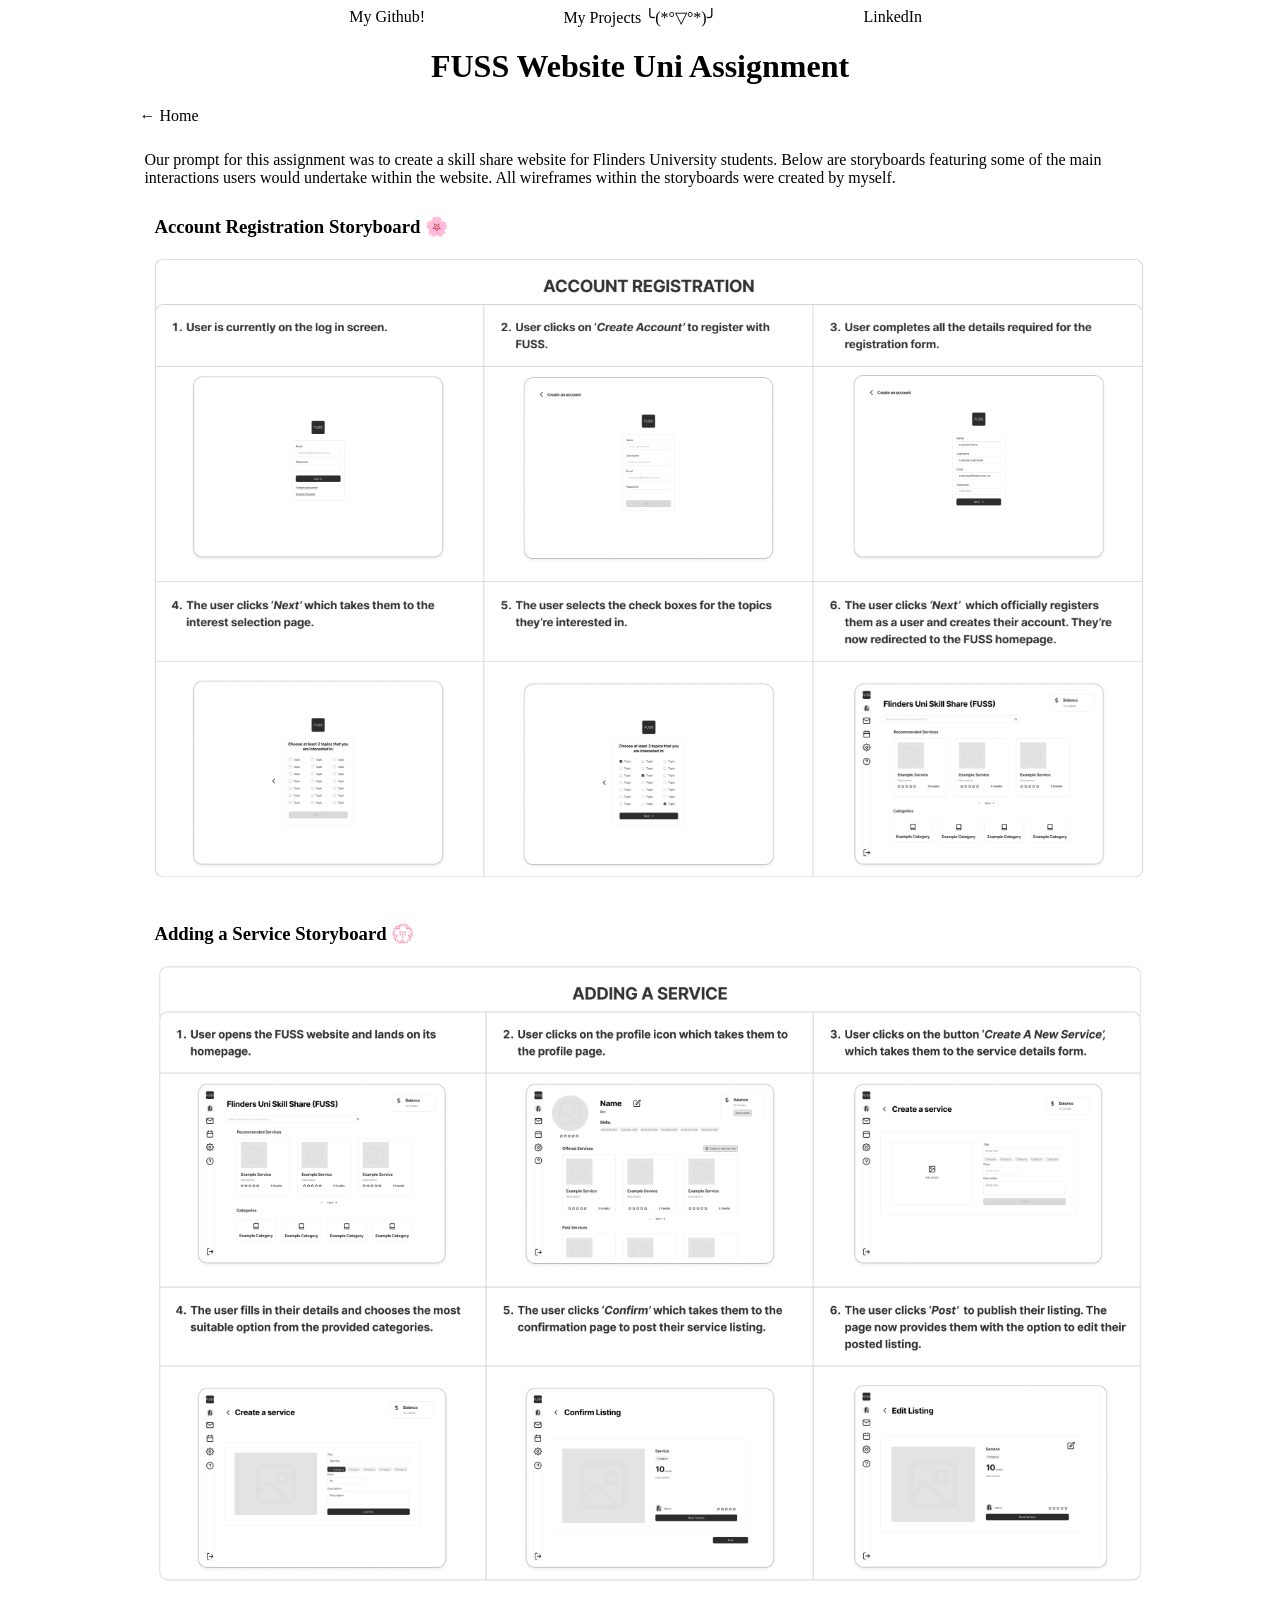
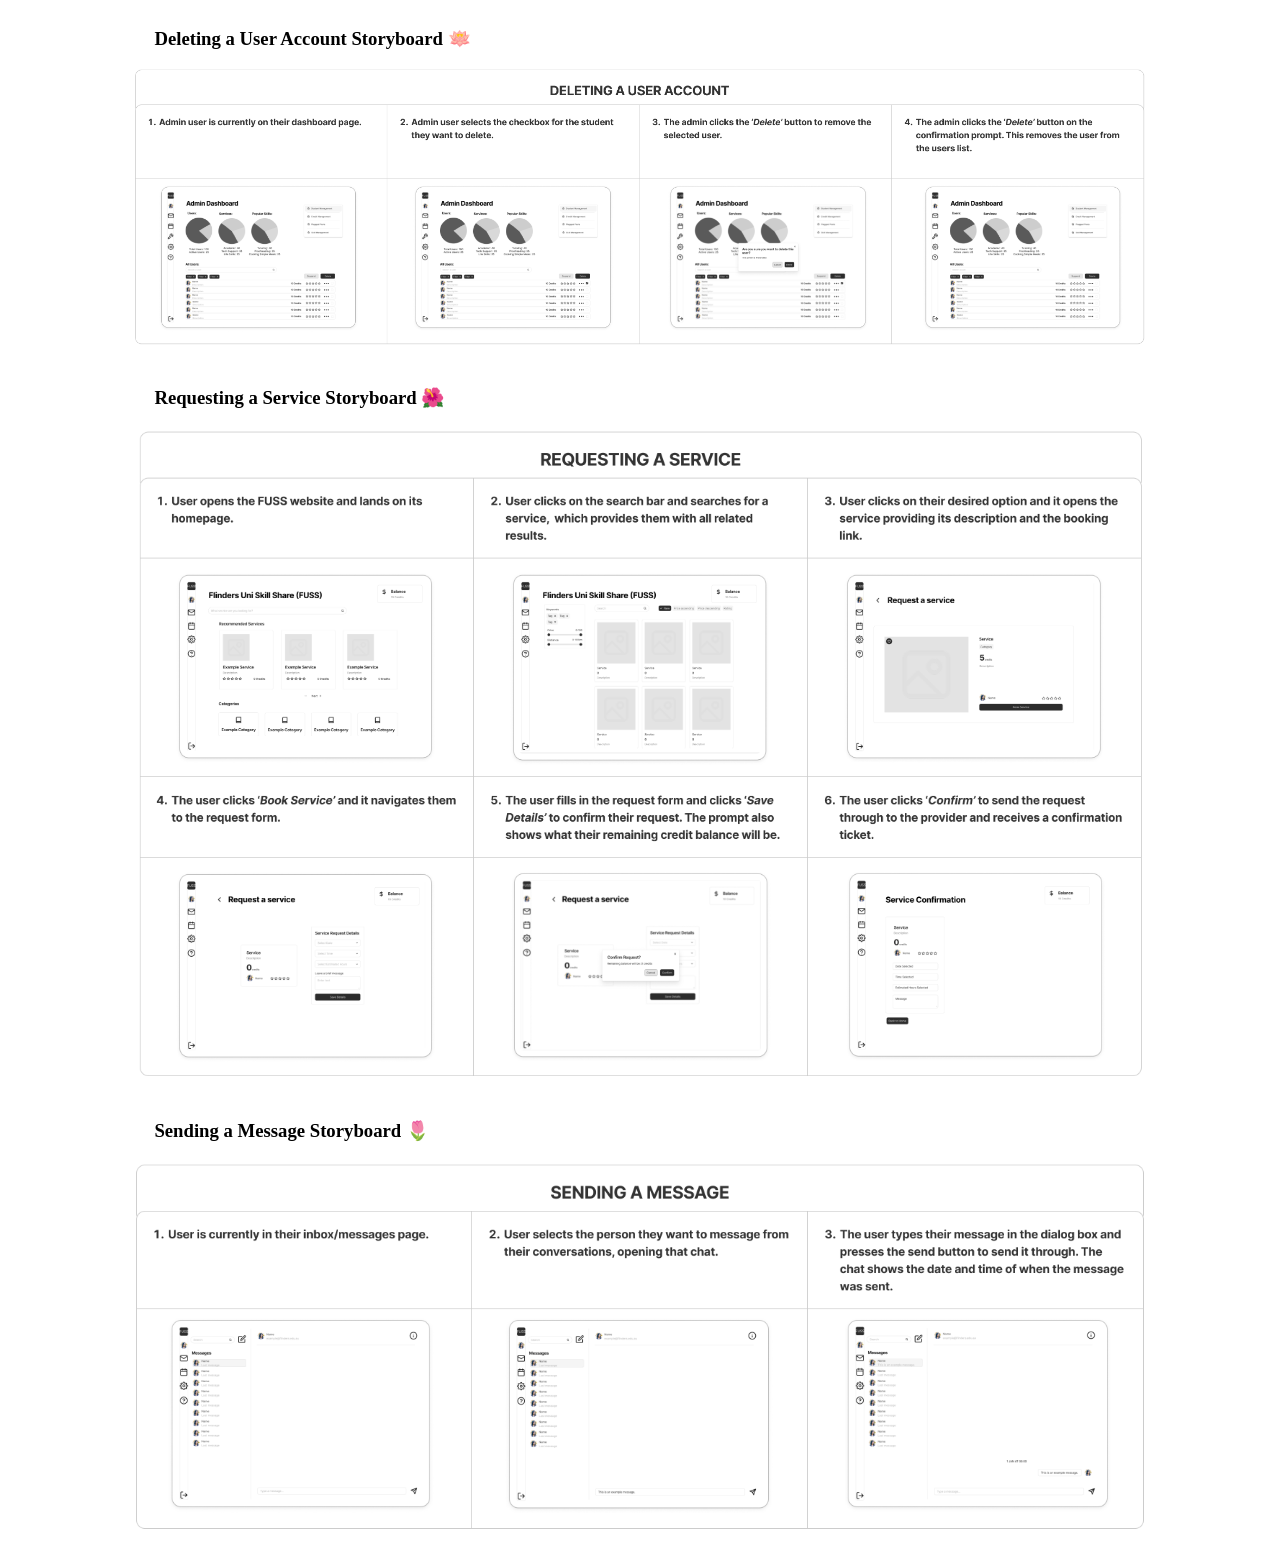
==== src/FUSS-Website-Assignment.html @ fc4dcbee "style(index, website-assignment, project-page, pt-app): updating styling for functionality across va" ====
<!DOCTYPE html>
<html lang="en">
<head>
    <meta charset="UTF-8">
    <meta name="viewport" content="width=device-width, initial-scale=1.0">
    <meta author="Mia Van Gaans 2026">
    <link rel="stylesheet" href="style.css">
    <title>FUSS Website Assignment</title>
</head>
<body>

    <div class="nav-container">
        <div></div>
        <div>
            <span>
                <a href="https://github.com/mimistar14">My Github!</a>
            </span>
        </div>
        <div>
            <span>
                <a href="project-page.html">My Projects ╰(*°▽°*)╯</a>
            </span>
        </div>
        <div>
            <span>
                <a href="https://www.linkedin.com/in/mia-van-gaans-bb2705305/">LinkedIn</a>
            </span>
        </div>
        <div></div>
    </div>

    <h1>FUSS Website Uni Assignment</h1>

    <div class="padding">

        <span>
            <a href="index.html">← Home</a>
        </span>

        <p>
            Our prompt for this assignment was to create a skill share website for Flinders University students. 
            Below are storyboards featuring some of the main interactions users would undertake within the website.
            All wireframes within the storyboards were created by myself. 
        </p>

        <h3>Account Registration Storyboard 🌸<h3>
        <img class="storyboard" src="./imgs/storyboards/Account-registration.png">
        <br><br>

        <h3>Adding a Service Storyboard 💮<h3>
        <img class="storyboard" src="./imgs/storyboards/Adding-a-service.png">
        <br><br>

        <h3>Deleting a User Account Storyboard 🪷</h3>
        <img class="storyboard" src="./imgs/storyboards/Deleting-a-user-account.png">
        <br><br>

        <h3>Requesting a Service Storyboard 🌺</h3>
        <img class="storyboard" src="./imgs/storyboards/Requesting-a-service.png">
        <br><br>

        <h3>Sending a Message Storyboard 🌷</h3>
        <img class="storyboard" src="./imgs/storyboards/Sending-a-message.png">
    </div>
    
</body>
</html>
---- src/style.css ----
h1 {
    font-family: "Comic Sans MS", "Comic Sans", cursive;
    text-align: center;
}

h3 {
    font-family: "Comic Sans MS", "Comic Sans", cursive;
    padding-left: 20px;
}

div.nav-container {
    text-align: center;
    display: grid;
    grid-template-columns: 1fr 1fr 1fr 1fr 1fr;
    gap: 0px;
    width: 100%;
}

div.padding {
    padding-left: 10%;
    padding-right: 10%
}

span {
    padding: 5px;
}

span.focused {
    background-color: rgb(143, 202, 163);
    padding: 5px;
    border-radius: 10px;
}

span:hover {
    background-color: rgb(143, 202, 163);
    padding: 5px;
    border-radius: 10px;
}

a.projects {
    text-decoration: none;
    font-size: larger;
    color: rgb(50, 97, 65);
}

a:hover {
    color: black;
}

a {
    font-family: "Comic Sans MS", "Comic Sans", cursive;
    text-decoration: none;
    /* color: rgb(75, 153, 101); */
    color: black;
}

p {
    font-family: "Comic Sans MS", "Comic Sans", cursive;
    padding: 10px;
}

p.center {
    text-align: center;
}

div.grid-container {
    display: grid;
    grid-template-columns: 1fr 1fr;
    gap: 20px;
}



img.pc_image {
    width: 100%
}

img.pc_screen {
    opacity: 0;
    width: 24%;
    position: relative;
    bottom: 62%;
    left: 35%;
    transition: opacity 1s;
}

img.pc_screen:hover {
    opacity: 1;
}

img.storyboard {
    width: 100%;
}

div.paint {
    text-align: center;
}

iframe {
    display: block;
    margin: 0 auto;
}

/* body {
    background-color:rgb(238, 255, 244)
} */
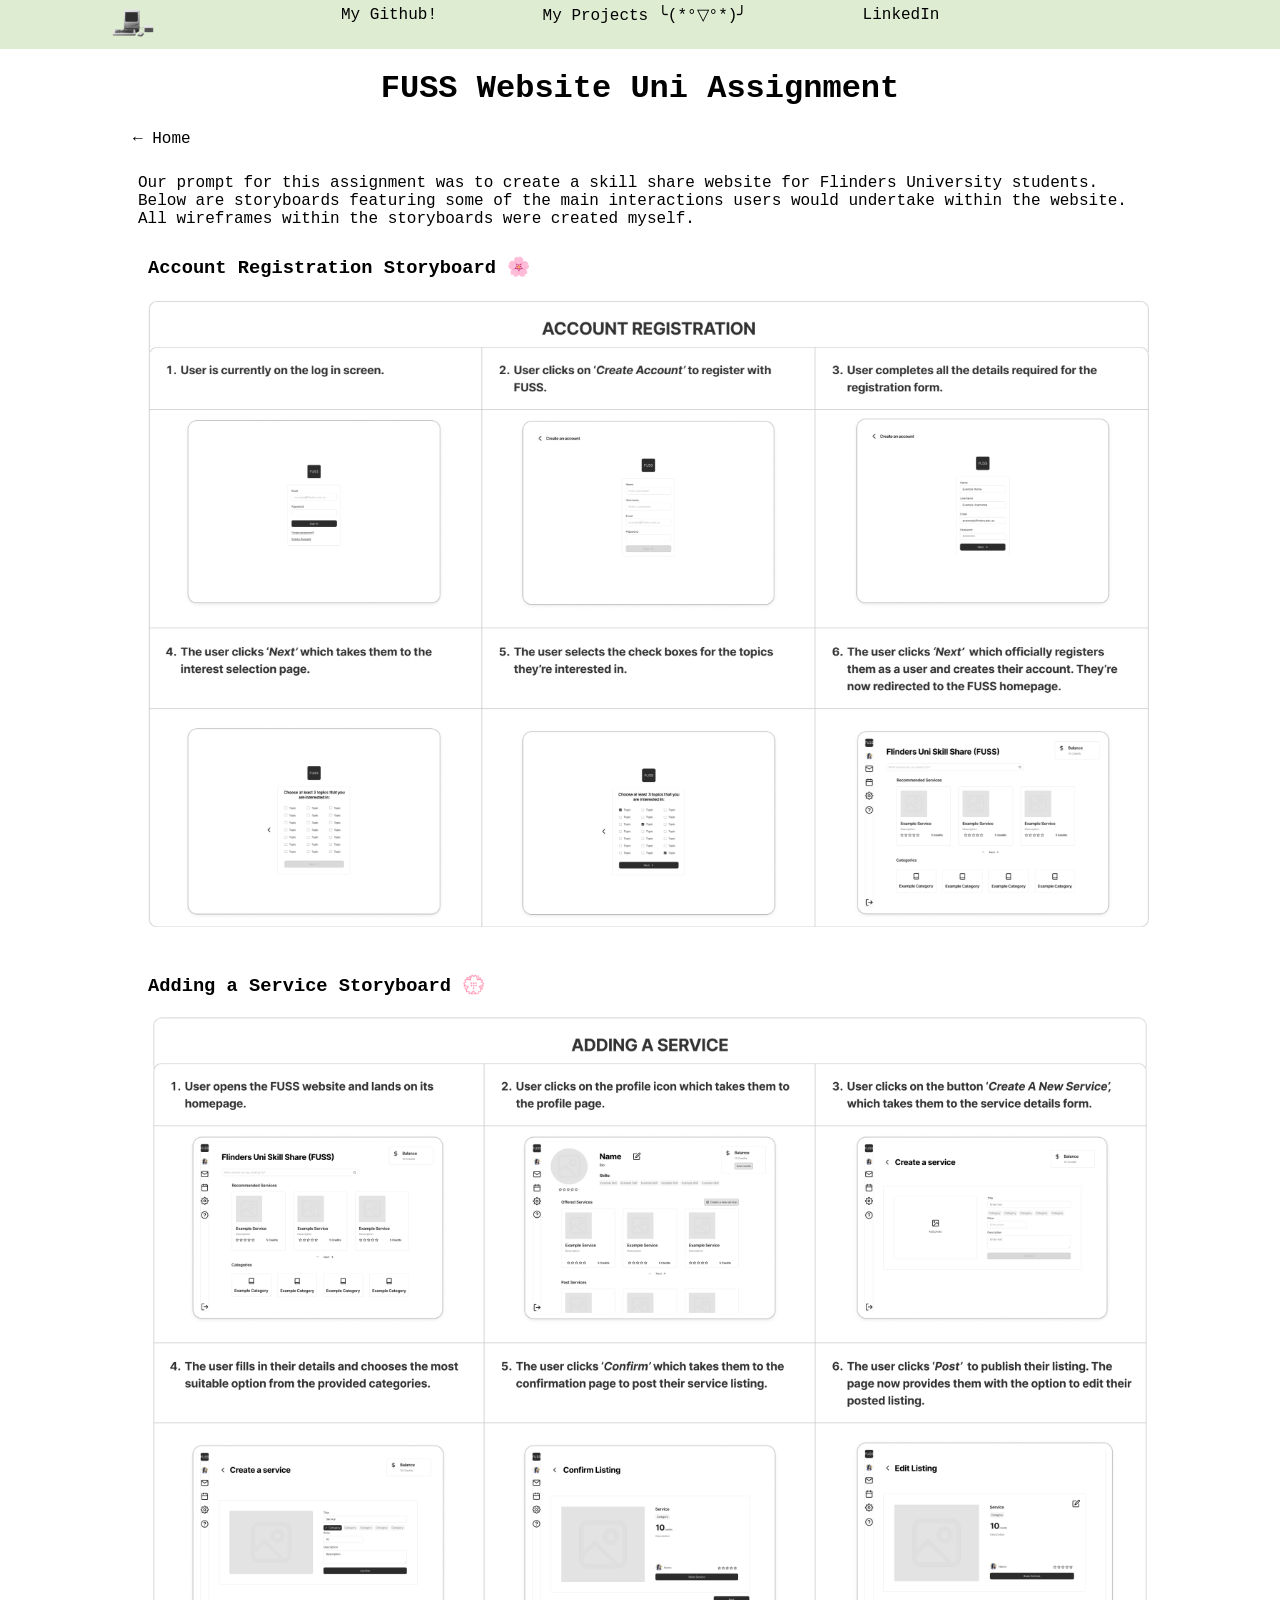
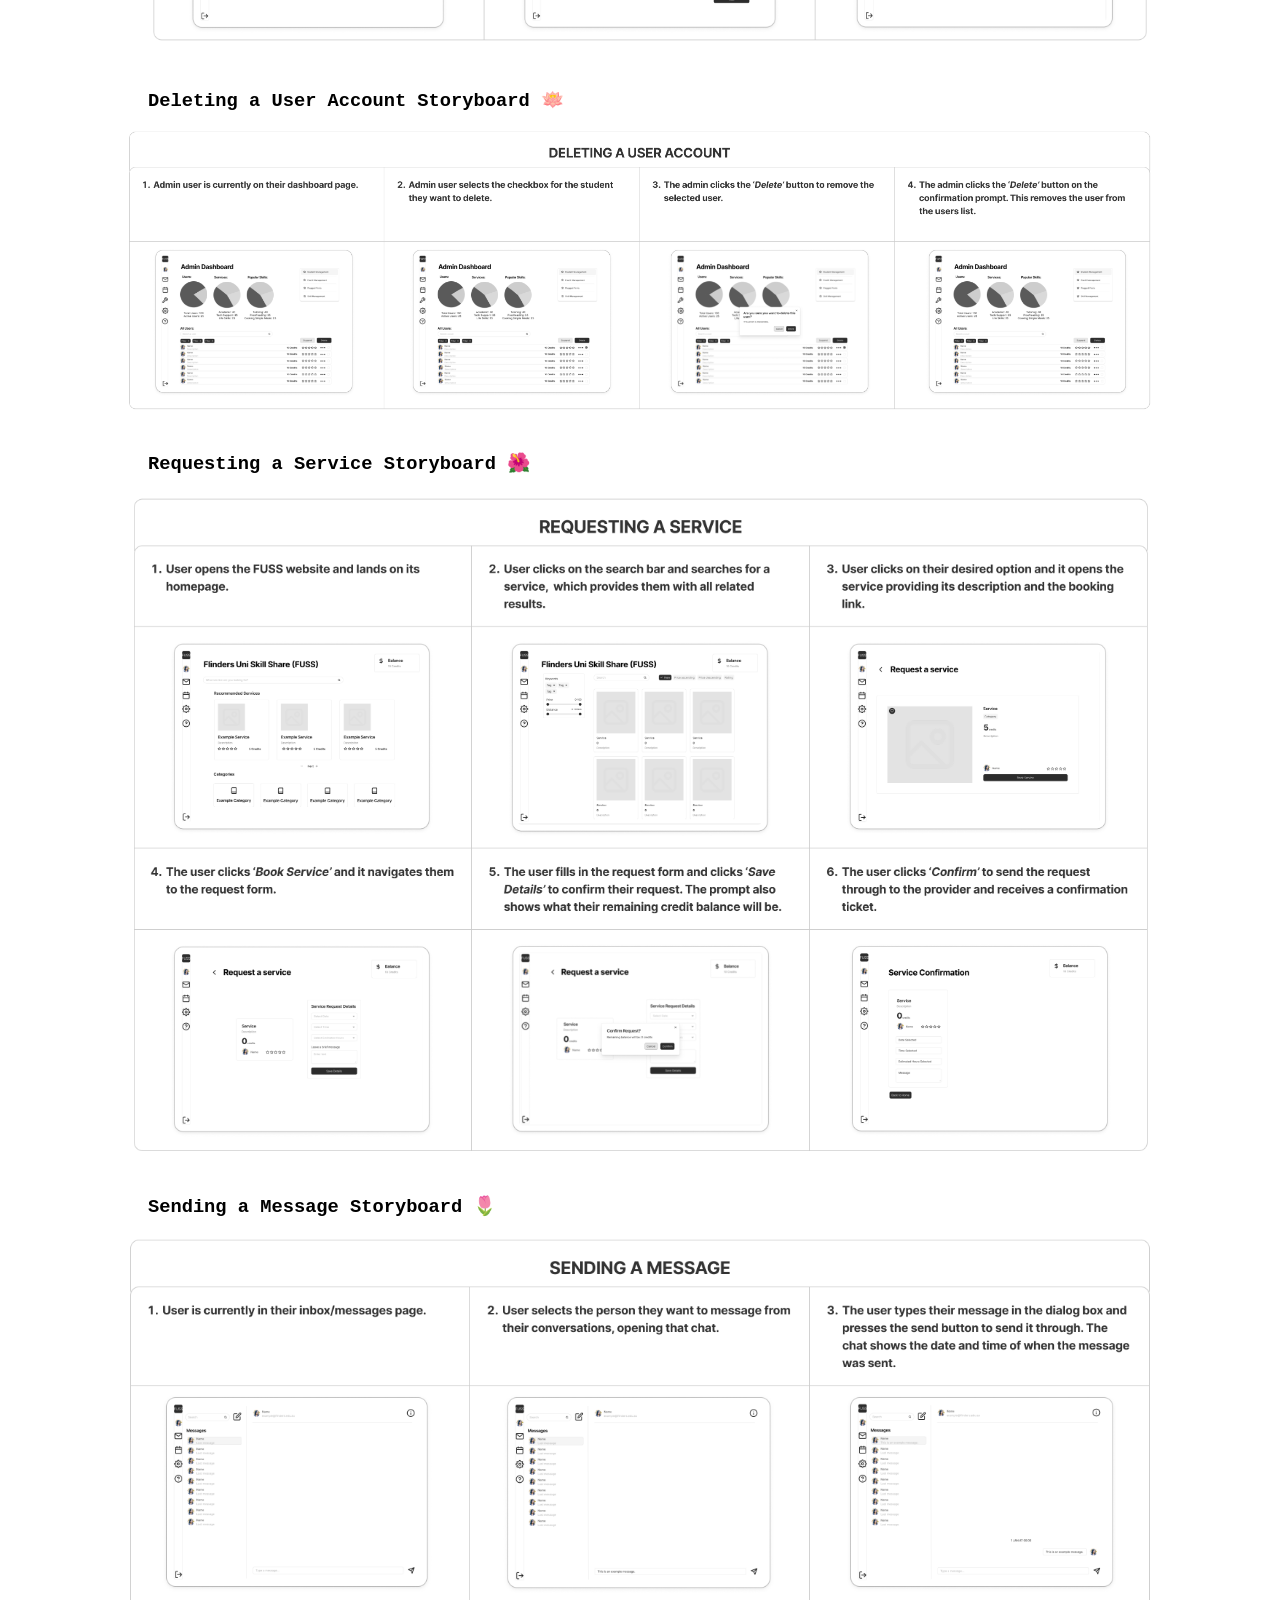
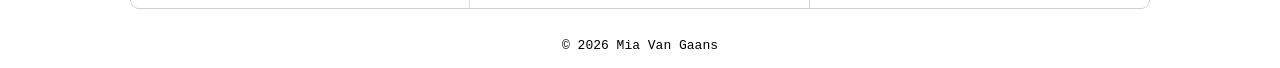
==== commit 8e1910de: "feat(index, FUSS-Website-Assignment, project-page, PT-App): Updated website navigation, added conten" ====
--- a/src/FUSS-Website-Assignment.html
+++ b/src/FUSS-Website-Assignment.html
@@ -10,7 +10,11 @@
 <body>
 
     <div class="nav-container">
-        <div></div>
+        <div>
+            <span class="icon">
+                <a class="left" href="index.html"><img class="icon" src="./imgs/macintosh-black-screen-b&w.png" alt="Home icon"></a>
+            </span>
+        </div>
         <div>
             <span>
                 <a href="https://github.com/mimistar14">My Github!</a>
@@ -40,7 +44,7 @@
         <p>
             Our prompt for this assignment was to create a skill share website for Flinders University students. 
             Below are storyboards featuring some of the main interactions users would undertake within the website.
-            All wireframes within the storyboards were created by myself. 
+            All wireframes within the storyboards were created myself. 
         </p>
 
         <h3>Account Registration Storyboard 🌸<h3>
@@ -62,6 +66,13 @@
         <h3>Sending a Message Storyboard 🌷</h3>
         <img class="storyboard" src="./imgs/storyboards/Sending-a-message.png">
     </div>
-    
+
 </body>
+
+<footer>
+    <p id="copyright">
+        © 2026 Mia Van Gaans
+    </p>
+</footer>
+
 </html>
--- a/src/style.css
+++ b/src/style.css
@@ -1,19 +1,73 @@
+@font-face {
+  font-family: 'Cascadia Code';
+  src: url('fonts/CascadiaCode.woff2') format('woff2'),
+       url('fonts/CascadiaCode.ttf') format('truetype');
+  font-weight: normal;
+  font-style: normal;
+}
+
+@font-face {
+    font-family: 'Bitcount Single';
+    src: url('fonts/BitcountSingle.ttf') format('truetype');
+    font-weight: normal;
+    font-style: normal;
+}
+
+body {
+  display: flex;
+  flex-direction: column;
+  min-height: 100vh;
+  margin: 0;
+}
+
+/* body {
+    background-color:rgb(238, 255, 244)
+} */
+
+footer {
+  margin-top: auto;
+}
+
 h1 {
-    font-family: "Comic Sans MS", "Comic Sans", cursive;
+    font-family: "Cascadia Code", monospace;
     text-align: center;
 }
 
+h2 {
+    font-family: "Cascadia Code", monospace;
+}
+
 h3 {
-    font-family: "Comic Sans MS", "Comic Sans", cursive;
+    font-family: "Cascadia Code", monospace;
     padding-left: 20px;
 }
 
 div.nav-container {
+    position: sticky;
+    top: 0px;
+    background-color: rgb(222, 236, 209);
     text-align: center;
     display: grid;
     grid-template-columns: 1fr 1fr 1fr 1fr 1fr;
     gap: 0px;
     width: 100%;
+    padding: 5px;
+}
+
+div.grid-container {
+    display: grid;
+    grid-template-columns: 1fr 1fr;
+    gap: 20px;
+}
+
+div.experience-grid {
+    display: grid;
+    text-align: center;
+    grid-template-columns: 1fr 1fr 1fr 1fr 1fr 1fr 1fr 1fr;
+}
+
+div.vert-centre {
+    padding-top: 5%;
 }
 
 div.padding {
@@ -21,8 +75,22 @@
     padding-right: 10%
 }
 
+div.paint {
+    text-align: center;
+}
+
 span {
     padding: 5px;
+}
+
+span:hover {
+    background-color: rgb(143, 202, 163);
+    padding: 5px;
+    border-radius: 10px;
+}
+
+span.icon:hover {
+    padding-top: 24px;
 }
 
 span.focused {
@@ -31,10 +99,11 @@
     border-radius: 10px;
 }
 
-span:hover {
-    background-color: rgb(143, 202, 163);
-    padding: 5px;
-    border-radius: 10px;
+a {
+    font-family: "Cascadia Code", monospace;
+    text-decoration: none;
+    /* color: rgb(75, 153, 101); */
+    color: black;
 }
 
 a.projects {
@@ -43,33 +112,29 @@
     color: rgb(50, 97, 65);
 }
 
-a:hover {
-    color: black;
-}
-
-a {
-    font-family: "Comic Sans MS", "Comic Sans", cursive;
-    text-decoration: none;
-    /* color: rgb(75, 153, 101); */
+a.projects:hover {
     color: black;
 }
 
 p {
-    font-family: "Comic Sans MS", "Comic Sans", cursive;
+    font-family: "Cascadia Code", monospace;
     padding: 10px;
+    font-weight: lighter;
 }
+
+p.pixel {
+    font-family: "Bitcount Single", monospace;
+    font-size: 22px;
+    color: rgb(199, 61, 192);
+} 
 
 p.center {
     text-align: center;
 }
 
-div.grid-container {
-    display: grid;
-    grid-template-columns: 1fr 1fr;
-    gap: 20px;
+img.icon {
+    width: 48px;
 }
-
-
 
 img.pc_image {
     width: 100%
@@ -92,15 +157,12 @@
     width: 100%;
 }
 
-div.paint {
-    text-align: center;
-}
-
 iframe {
     display: block;
     margin: 0 auto;
 }
 
-/* body {
-    background-color:rgb(238, 255, 244)
-} */
+#copyright {
+    text-align: center;
+    font-size: small;
+}
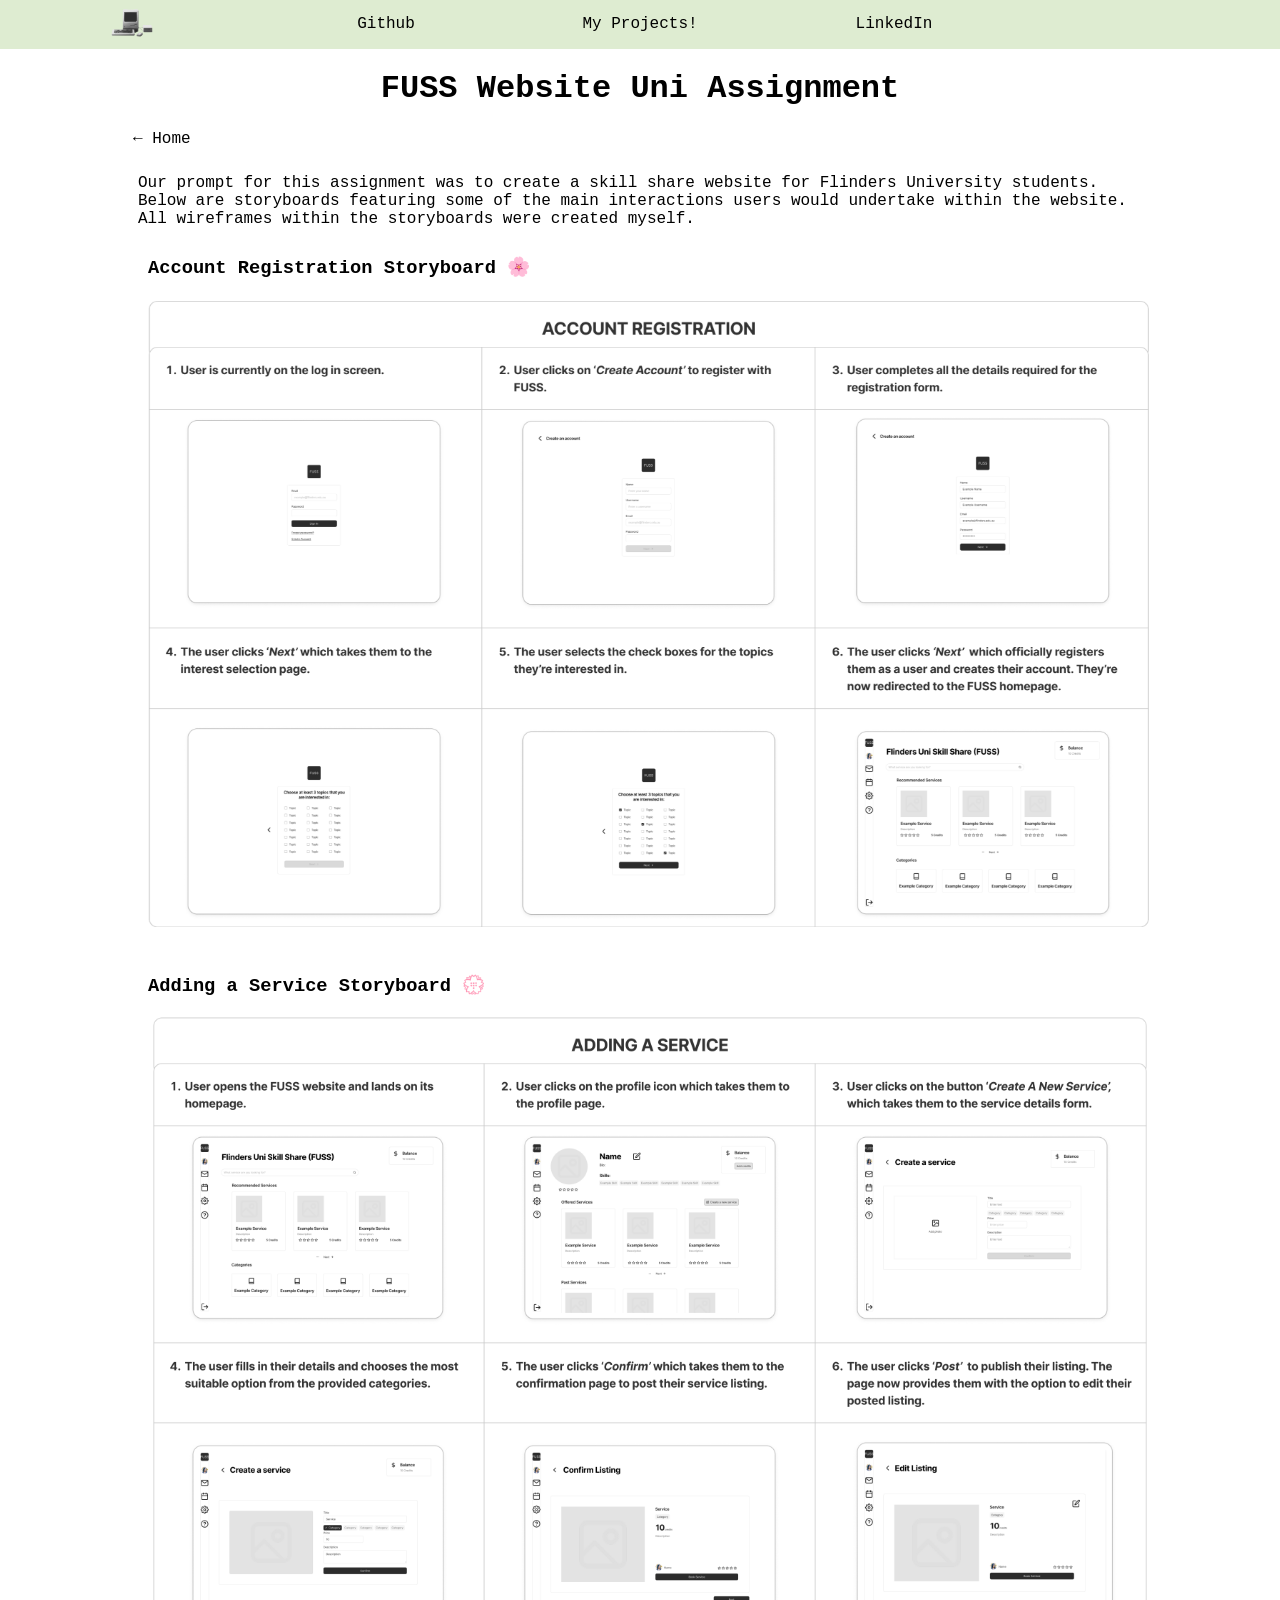
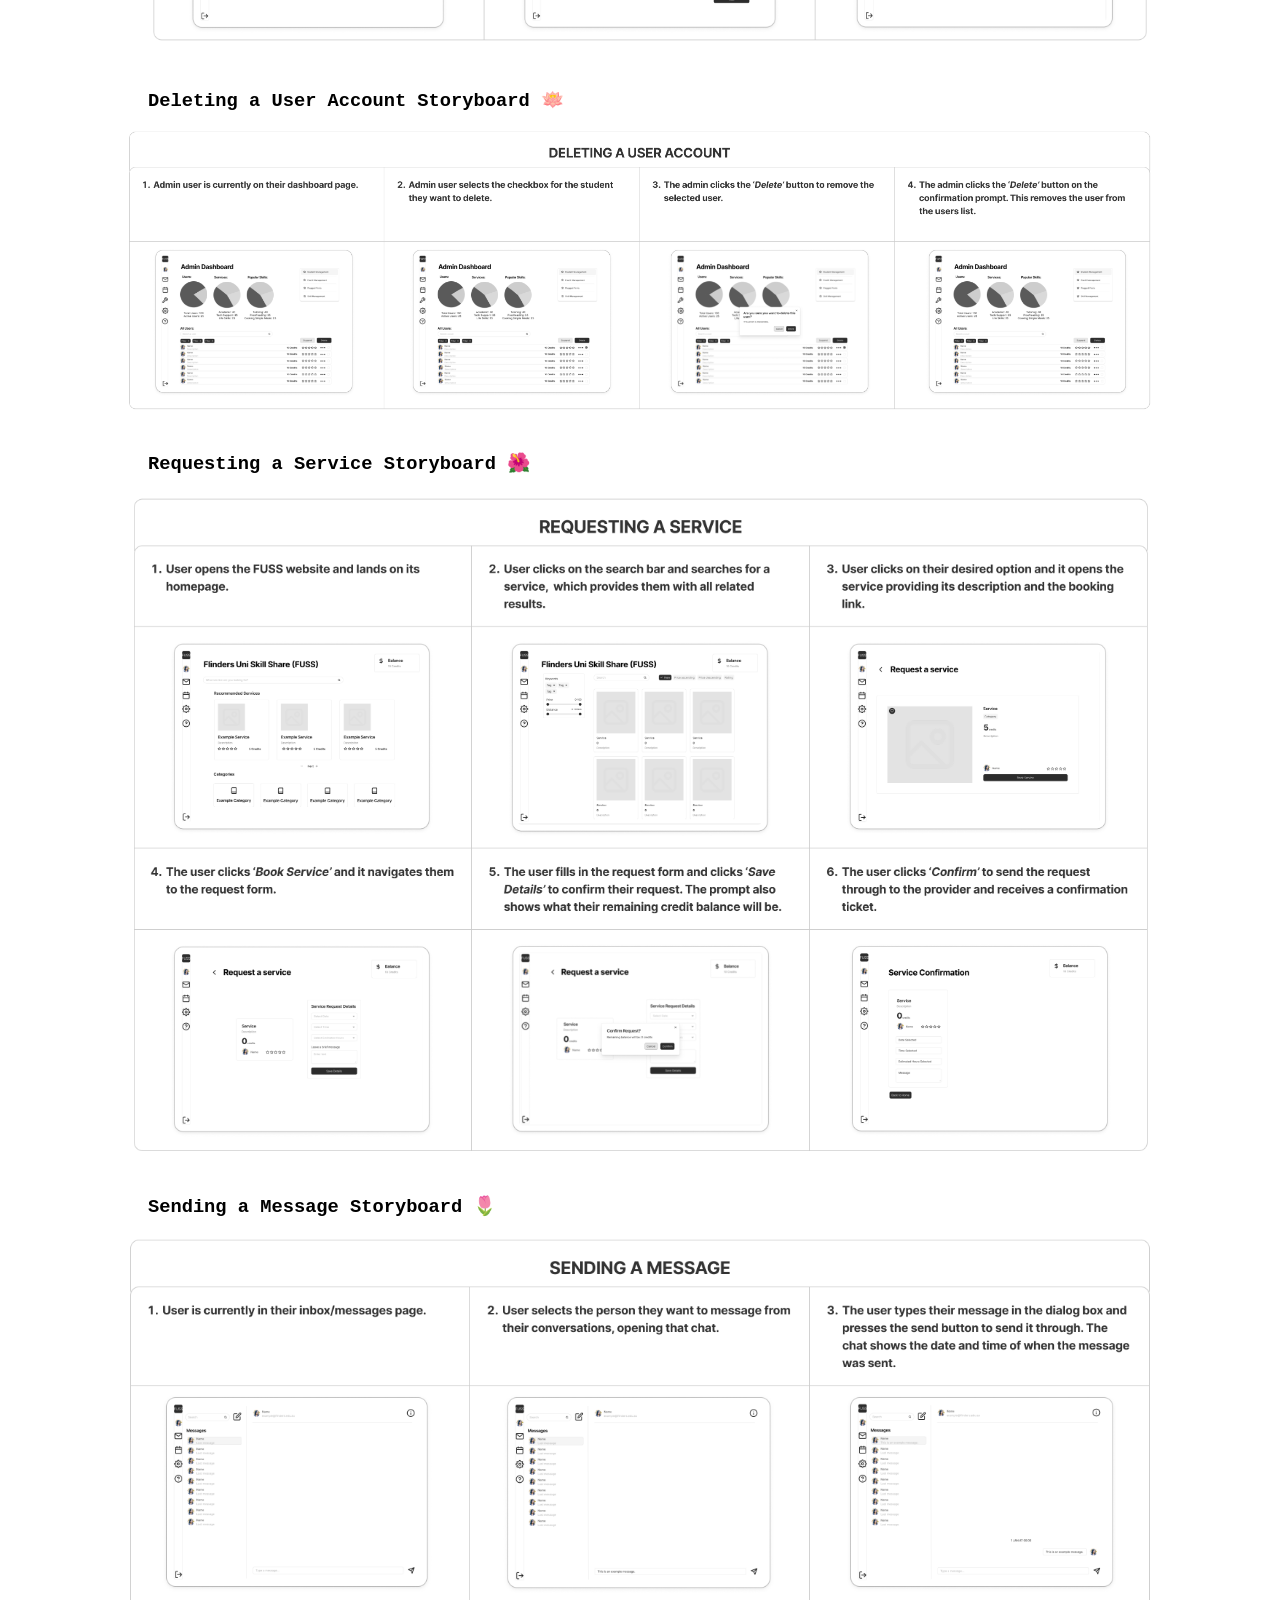
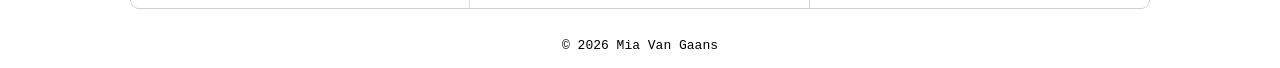
==== commit 6edf4739: "style(FUSS-Website-Assignment, index, project-page, PT-App): Vertically centered navigation buttons " ====
--- a/src/FUSS-Website-Assignment.html
+++ b/src/FUSS-Website-Assignment.html
@@ -12,20 +12,20 @@
     <div class="nav-container">
         <div>
             <span class="icon">
-                <a class="left" href="index.html"><img class="icon" src="./imgs/macintosh-black-screen-b&w.png" alt="Home icon"></a>
+                <a href="index.html"><img class="icon" src="./imgs/macintosh-black-screen-b&w.png" alt="Home icon"></a>
             </span>
         </div>
-        <div>
+        <div class="vert-centre">
             <span>
-                <a href="https://github.com/mimistar14">My Github!</a>
+                <a href="https://github.com/mimistar14">Github</a>
             </span>
         </div>
-        <div>
+        <div class="vert-centre">
             <span>
-                <a href="project-page.html">My Projects ╰(*°▽°*)╯</a>
+                <a href="project-page.html">My Projects!</a>
             </span>
         </div>
-        <div>
+        <div class="vert-centre">
             <span>
                 <a href="https://www.linkedin.com/in/mia-van-gaans-bb2705305/">LinkedIn</a>
             </span>
--- a/src/style.css
+++ b/src/style.css
@@ -50,7 +50,7 @@
     display: grid;
     grid-template-columns: 1fr 1fr 1fr 1fr 1fr;
     gap: 0px;
-    width: 100%;
+    width: auto;
     padding: 5px;
 }
 
@@ -67,7 +67,11 @@
 }
 
 div.vert-centre {
-    padding-top: 5%;
+    padding-top: 9px;
+}
+
+div.vert-centre-intro-text {
+    padding-top: 15%;
 }
 
 div.padding {
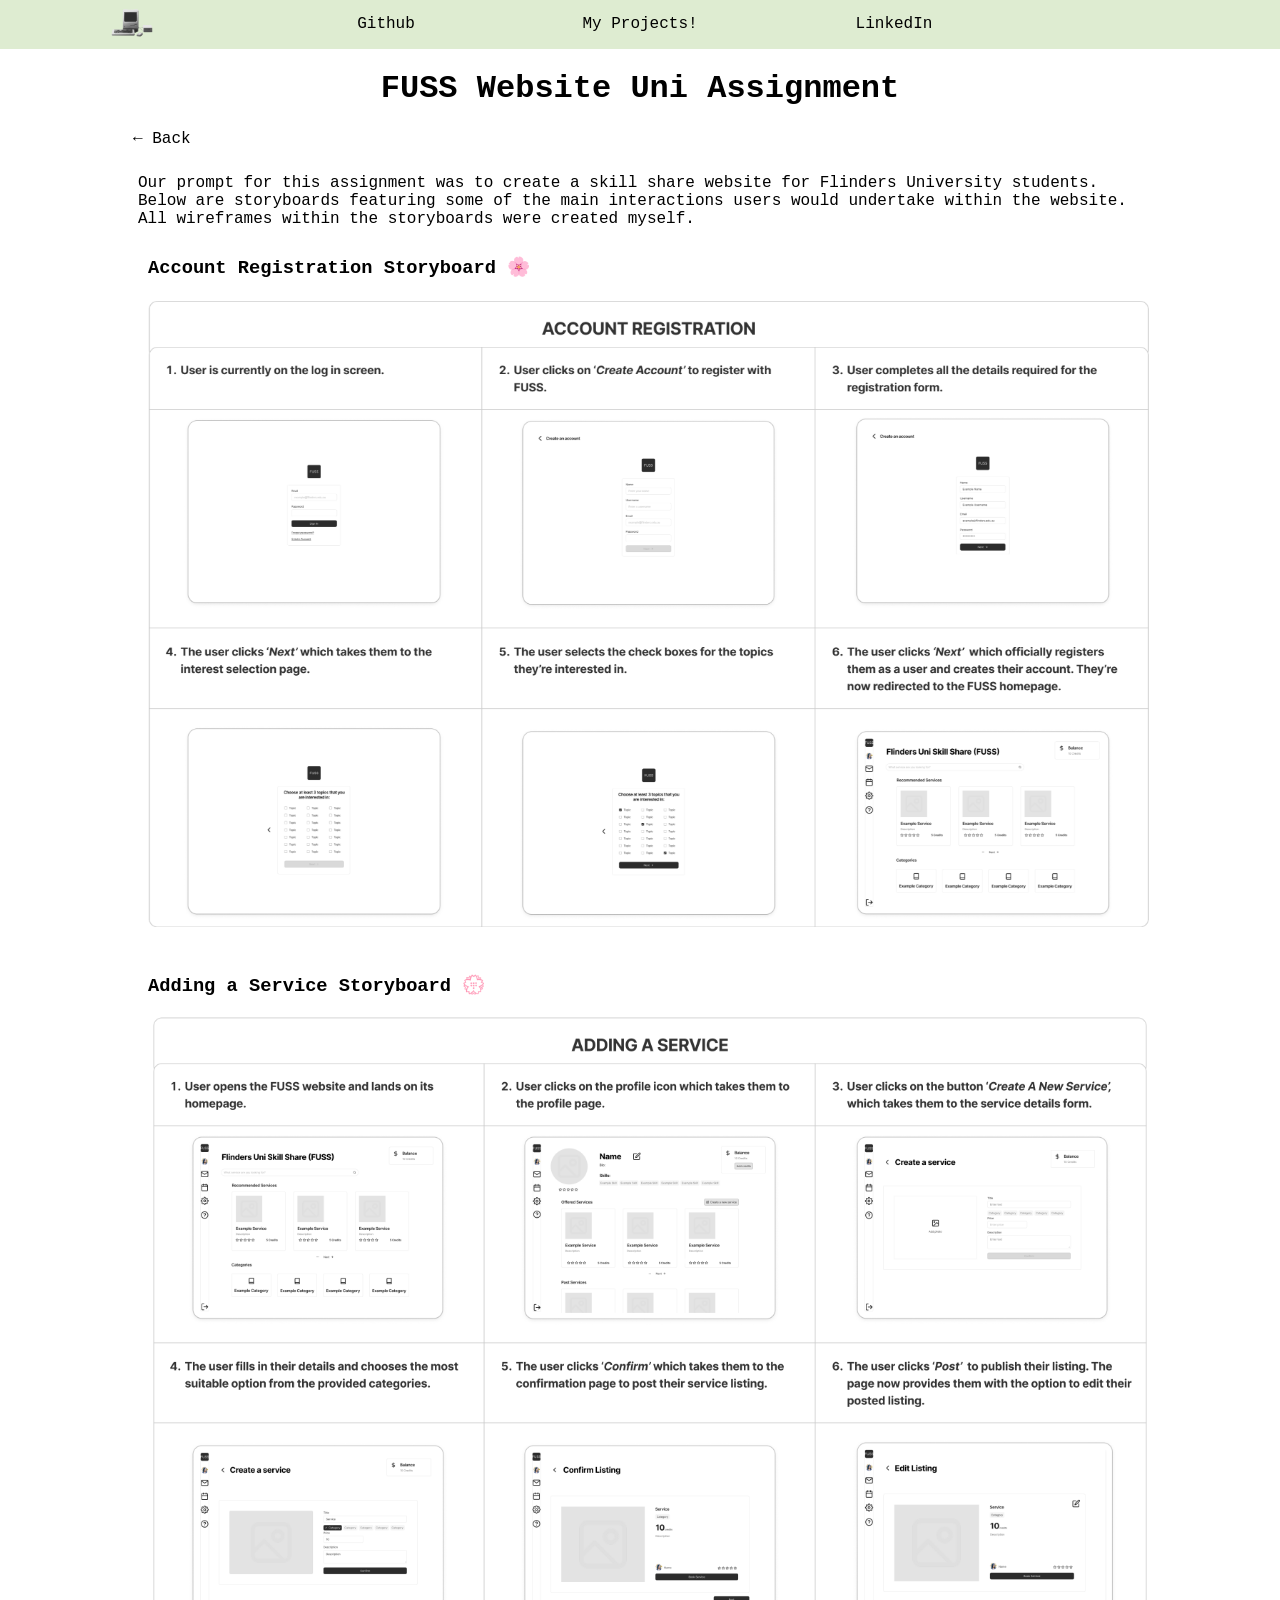
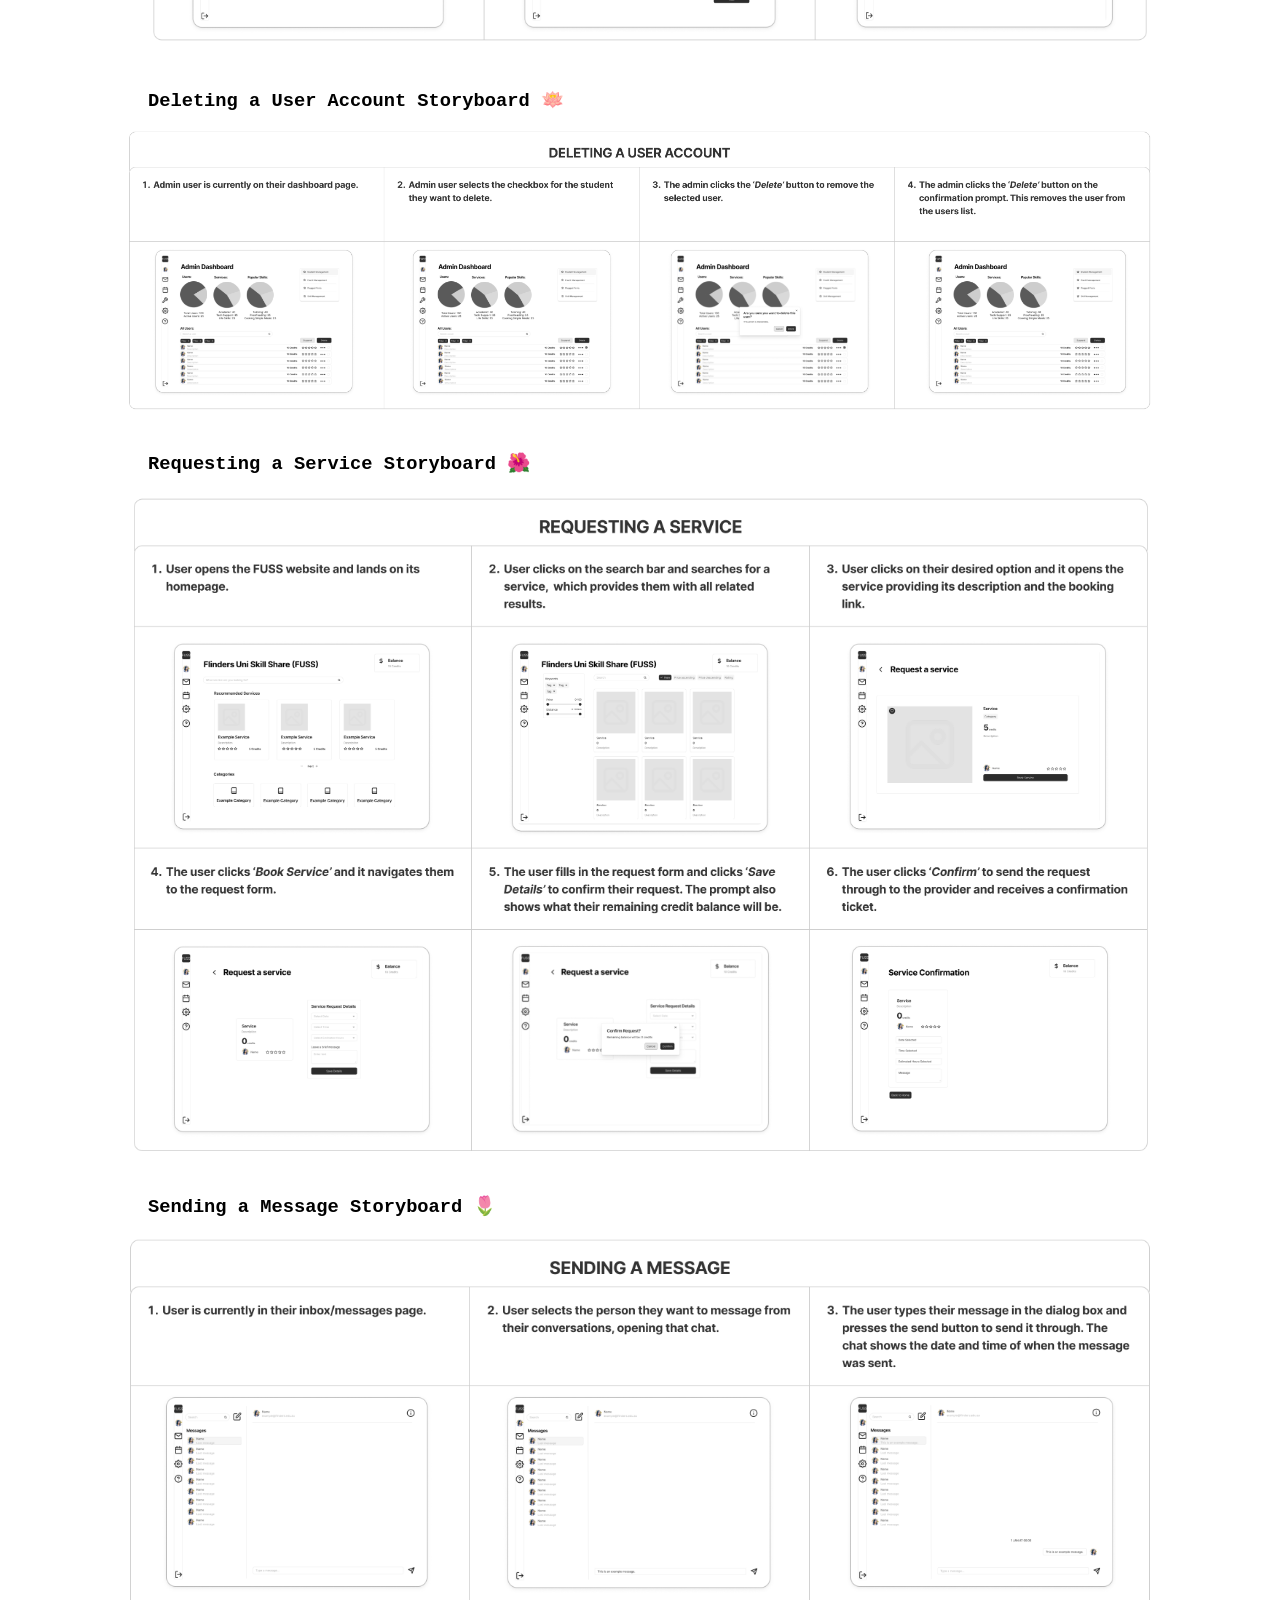
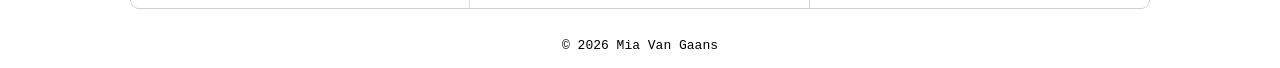
==== commit 46b766e8: "feat(FUSS-Website-Assignment, project-page, PT-App): Changed home button to back button" ====
--- a/src/FUSS-Website-Assignment.html
+++ b/src/FUSS-Website-Assignment.html
@@ -38,7 +38,7 @@
     <div class="padding">
 
         <span>
-            <a href="index.html">← Home</a>
+            <a href="project-page.html">← Back</a>
         </span>
 
         <p>
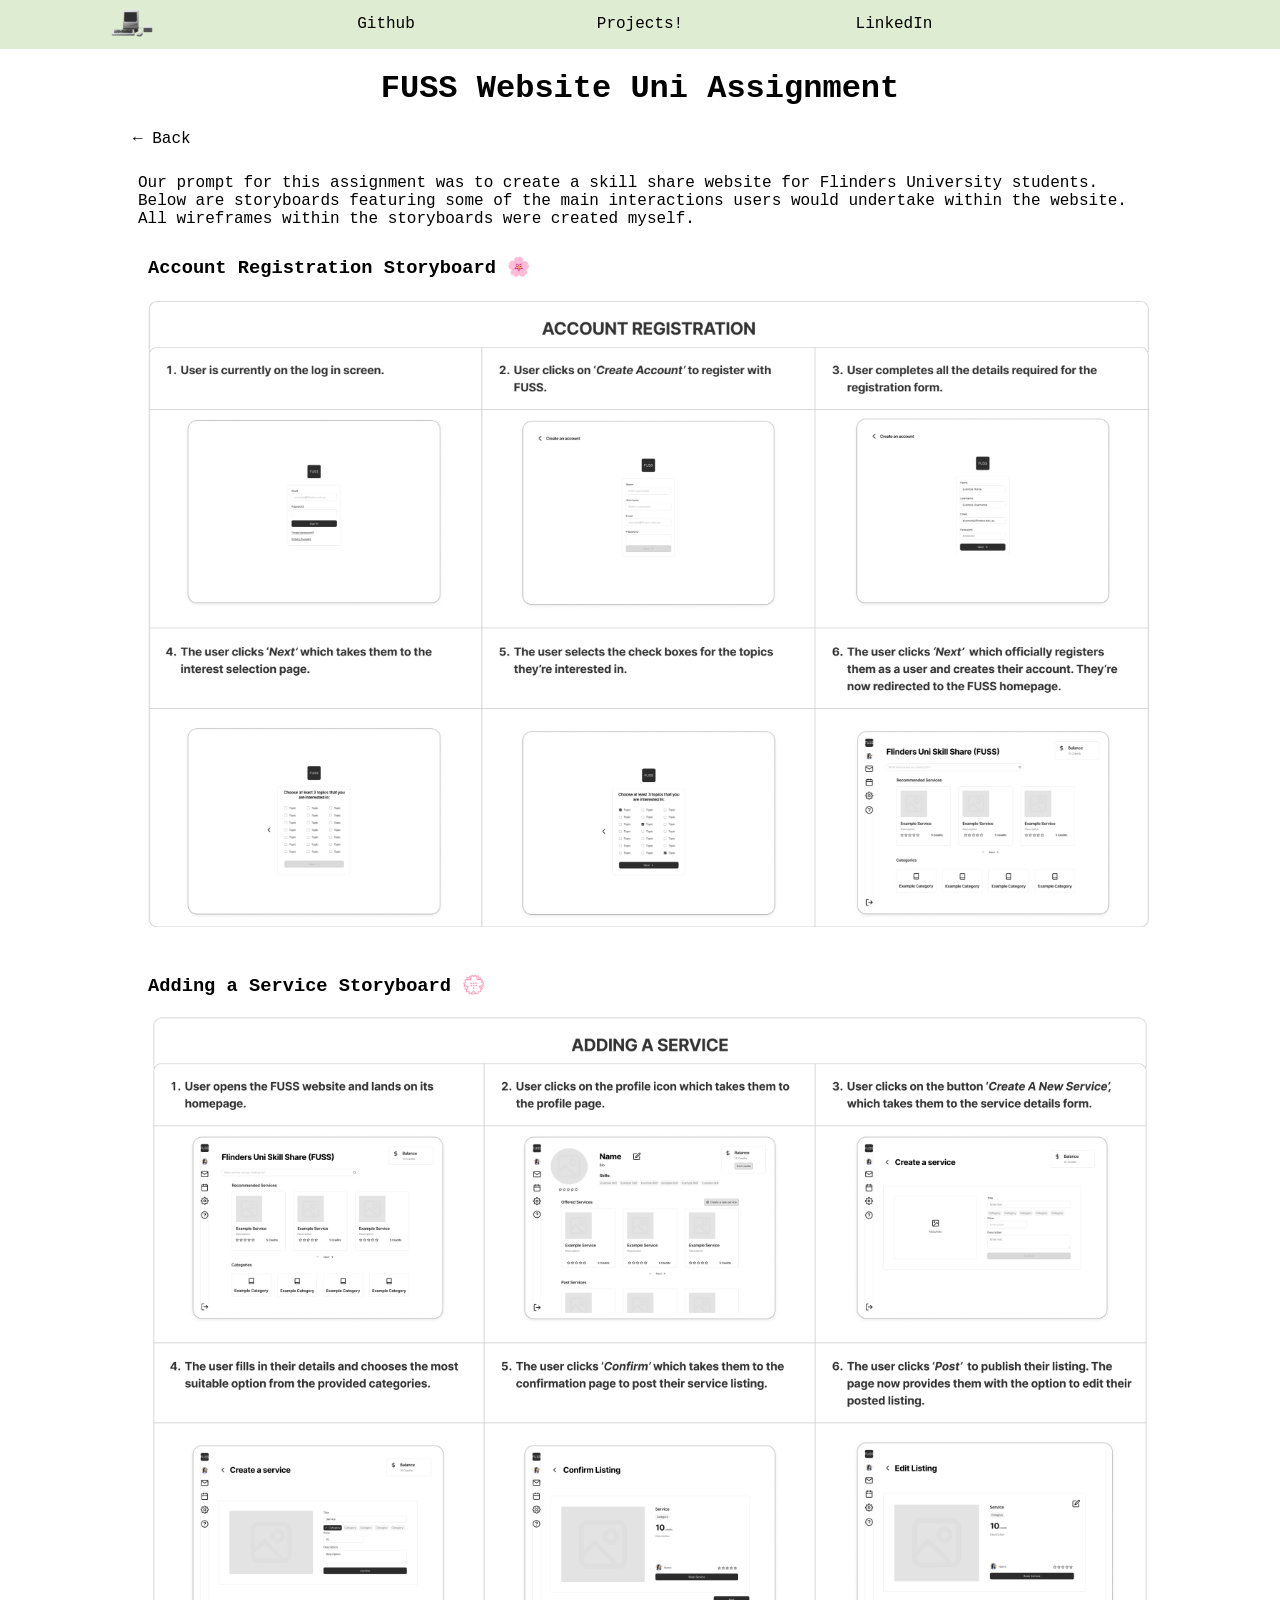
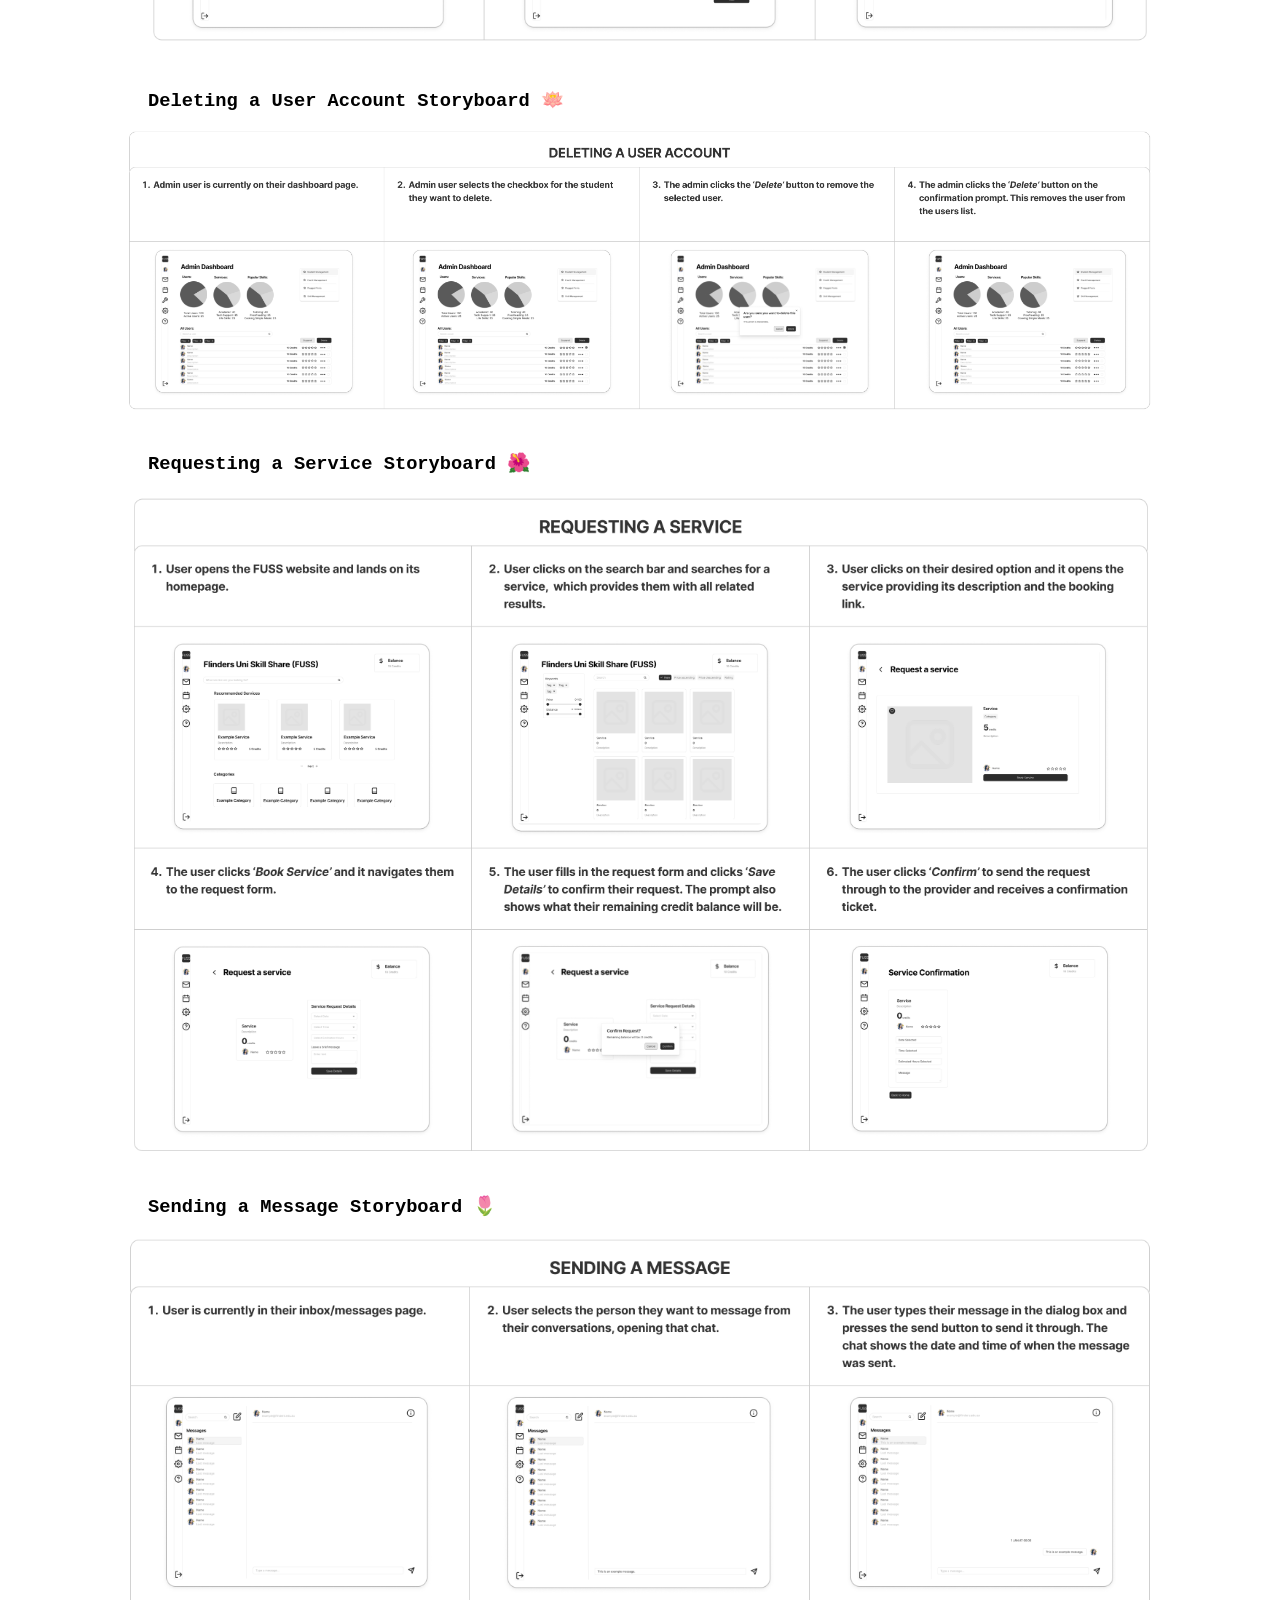
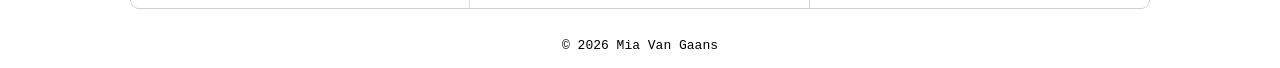
==== commit f902cb36: "feat(src): Made webpages more responsive to different sized screens" ====
--- a/src/FUSS-Website-Assignment.html
+++ b/src/FUSS-Website-Assignment.html
@@ -22,7 +22,7 @@
         </div>
         <div class="vert-centre">
             <span>
-                <a href="project-page.html">My Projects!</a>
+                <a href="project-page.html">Projects!</a>
             </span>
         </div>
         <div class="vert-centre">
--- a/src/style.css
+++ b/src/style.css
@@ -28,6 +28,102 @@
   margin-top: auto;
 }
 
+@media only screen and (max-width: 600px) {
+    img.pc_image {
+        opacity: 0;
+        width: 0;
+    }
+
+    img.pc_screen {
+        opacity: 0;
+        width: 0;
+    }
+}
+
+@media only screen and (min-width: 600px) {
+    img.pc_image {
+        opacity: 0;
+        width: 0;
+    }
+
+    img.pc_screen {
+        opacity: 0;
+        width: 0;
+    }
+}
+
+/* @media only screen and (min-width: 768px) {
+    div.grid-container {
+        display: grid;
+        grid-template-columns: 1fr 1fr;
+        gap: 20px;
+    }
+
+    div.vert-centre-intro-text {
+        padding-top: 10%;
+    }
+
+    img.pc_image {
+        opacity: 1;
+        width: 100%;
+    }
+
+    img.pc_screen {
+        opacity: 1;
+        width: 24%;
+        position: relative;
+        bottom: 62%;
+        left: 35%;
+        transition: opacity 1s;
+    }
+
+    img.pc_screen:hover {
+        opacity: 1;
+    }
+}  */
+
+@media only screen and (min-width: 840px) {
+    div.grid-container {
+        display: grid;
+        grid-template-columns: 1fr 1fr;
+        gap: 20px;
+    }
+
+    div.vert-centre-intro-text {
+        padding-top: 10%;
+    }
+
+    img.pc_image {
+        opacity: 1;
+        width: 100%;
+    }
+
+    img.pc_screen {
+        opacity: 0;
+        width: 24%;
+        position: relative;
+        bottom: 62%;
+        left: 35%;
+        transition: opacity 1s;
+    }
+
+    img.pc_screen:hover {
+        opacity: 1;
+    }
+
+    div.experience-grid {
+        display: grid;
+        text-align: center;
+        grid-template-columns: 1fr 1fr 1fr 1fr 1fr 1fr 1fr 1fr;
+    }   
+} 
+
+@media only screen and (min-width: 992px) {
+    div.vert-centre-intro-text {
+        padding-top: 15%;
+    }
+} 
+
 h1 {
     font-family: "Cascadia Code", monospace;
     text-align: center;
@@ -54,24 +150,8 @@
     padding: 5px;
 }
 
-div.grid-container {
-    display: grid;
-    grid-template-columns: 1fr 1fr;
-    gap: 20px;
-}
-
-div.experience-grid {
-    display: grid;
-    text-align: center;
-    grid-template-columns: 1fr 1fr 1fr 1fr 1fr 1fr 1fr 1fr;
-}
-
 div.vert-centre {
     padding-top: 9px;
-}
-
-div.vert-centre-intro-text {
-    padding-top: 15%;
 }
 
 div.padding {
@@ -81,6 +161,10 @@
 
 div.paint {
     text-align: center;
+}
+
+img.paint {
+    width: 50%;
 }
 
 span {
@@ -128,7 +212,7 @@
 
 p.pixel {
     font-family: "Bitcount Single", monospace;
-    font-size: 22px;
+    font-size: 150%;
     color: rgb(199, 61, 192);
 } 
 
@@ -138,23 +222,6 @@
 
 img.icon {
     width: 48px;
-}
-
-img.pc_image {
-    width: 100%
-}
-
-img.pc_screen {
-    opacity: 0;
-    width: 24%;
-    position: relative;
-    bottom: 62%;
-    left: 35%;
-    transition: opacity 1s;
-}
-
-img.pc_screen:hover {
-    opacity: 1;
 }
 
 img.storyboard {
@@ -169,4 +236,5 @@
 #copyright {
     text-align: center;
     font-size: small;
-}+}
+
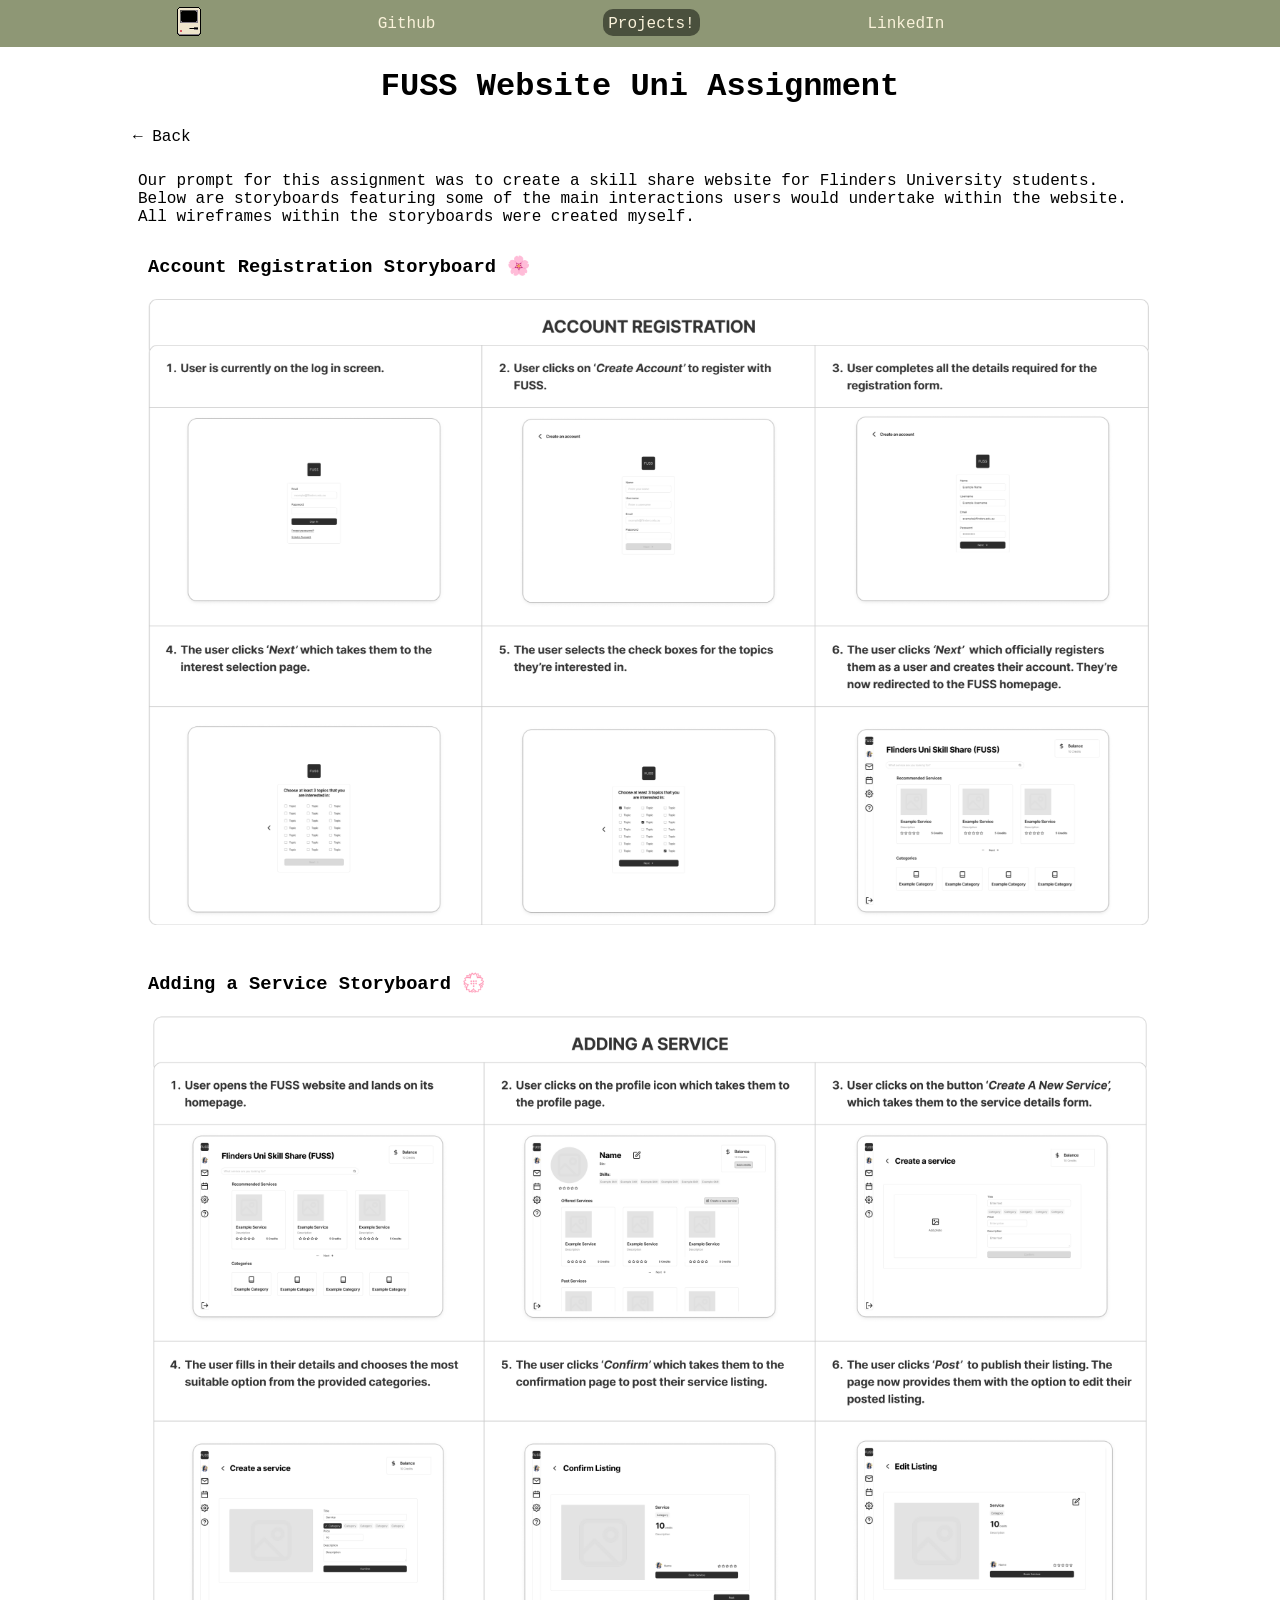
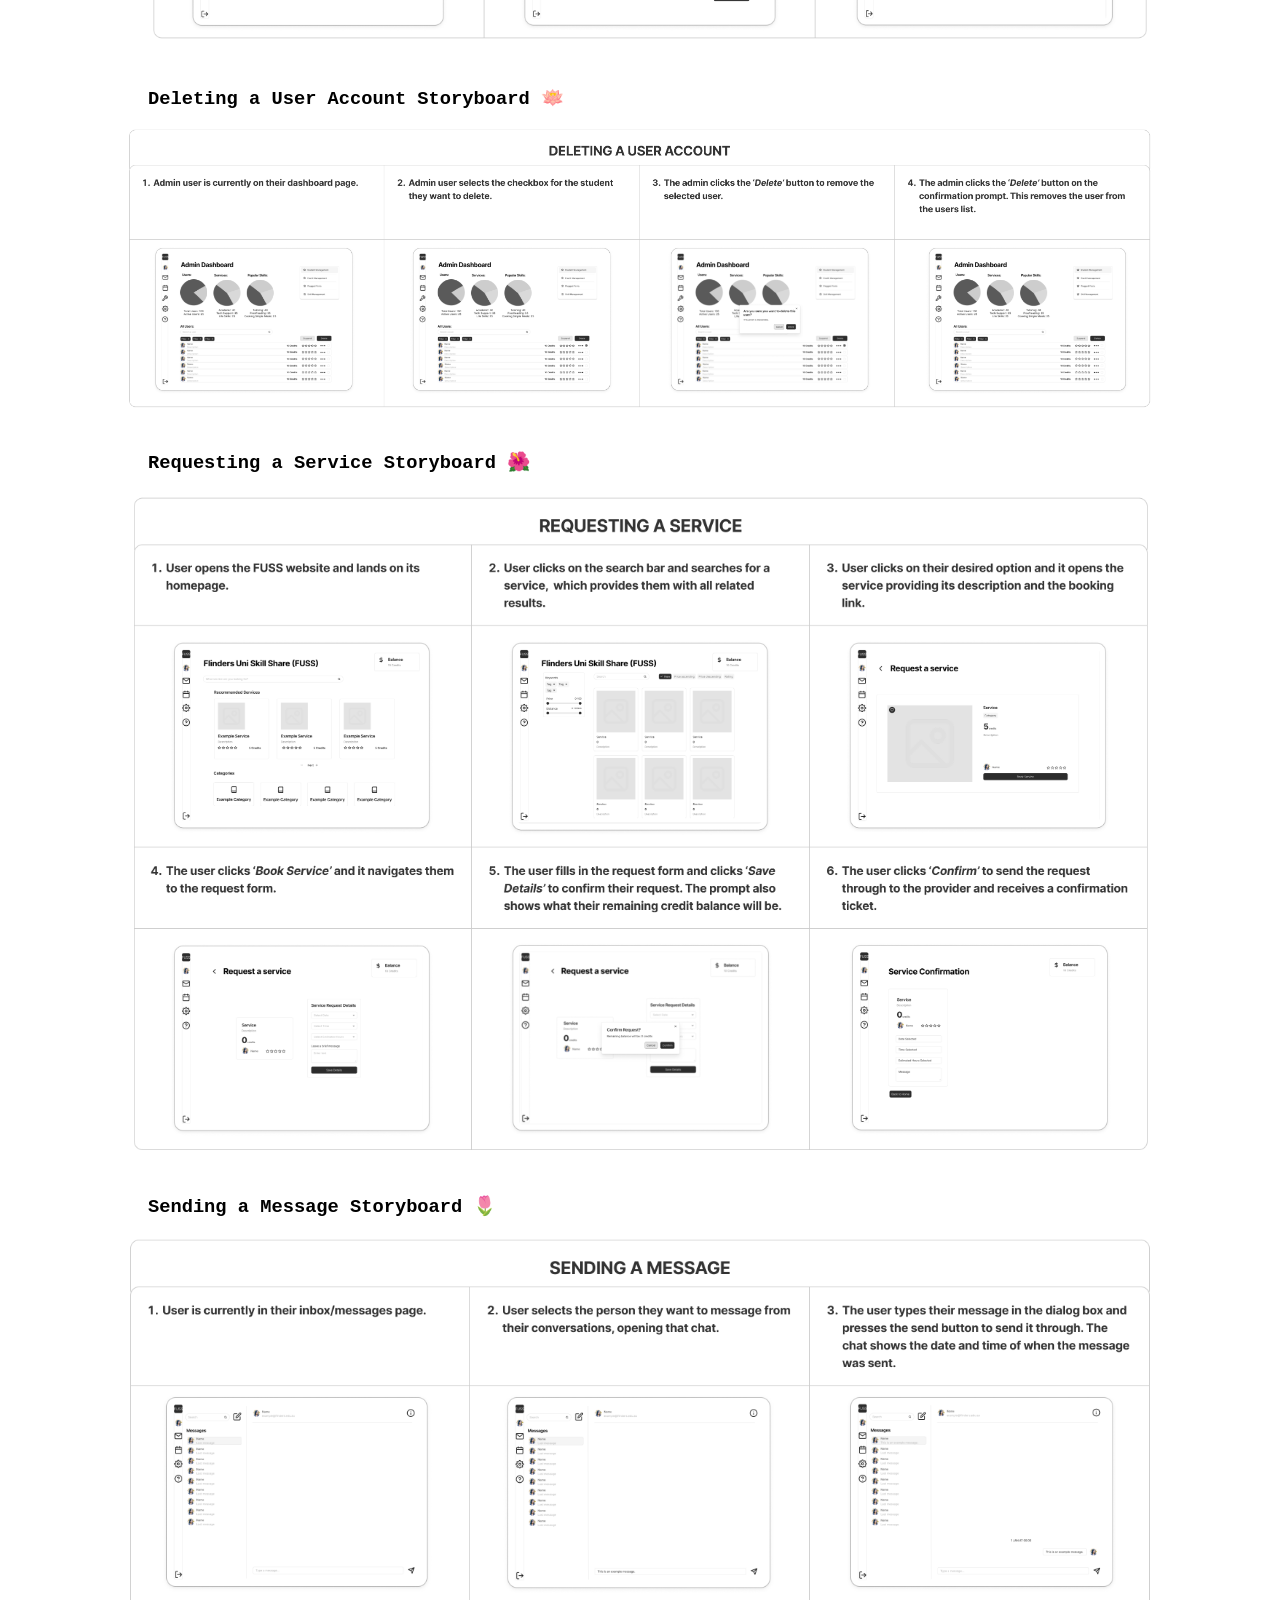
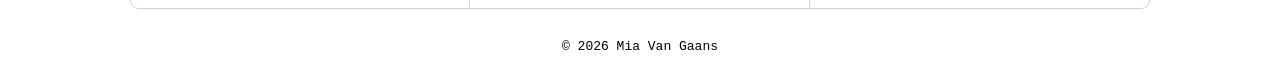
==== commit cd6b9c99: "style/mimistar14/updated-all-styling" ====
--- a/src/FUSS-Website-Assignment.html
+++ b/src/FUSS-Website-Assignment.html
@@ -12,7 +12,7 @@
     <div class="nav-container">
         <div>
             <span class="icon">
-                <a href="index.html"><img class="icon" src="./imgs/macintosh-black-screen-b&w.png" alt="Home icon"></a>
+                <a href="index.html"><img src="./imgs/mia-icon-blank.png" alt="Home icon"></a>
             </span>
         </div>
         <div class="vert-centre">
@@ -21,7 +21,7 @@
             </span>
         </div>
         <div class="vert-centre">
-            <span>
+            <span class="focused">
                 <a href="project-page.html">Projects!</a>
             </span>
         </div>
@@ -48,29 +48,29 @@
         </p>
 
         <h3>Account Registration Storyboard 🌸<h3>
-        <img class="storyboard" src="./imgs/storyboards/Account-registration.png">
+        <a href="./imgs/storyboards/Account-registration.png"><img class="storyboard" src="./imgs/storyboards/Account-registration.png"></a>
         <br><br>
 
         <h3>Adding a Service Storyboard 💮<h3>
-        <img class="storyboard" src="./imgs/storyboards/Adding-a-service.png">
+        <a href="./imgs/storyboards/Adding-a-service.png"><img class="storyboard" src="./imgs/storyboards/Adding-a-service.png"></a>
         <br><br>
 
         <h3>Deleting a User Account Storyboard 🪷</h3>
-        <img class="storyboard" src="./imgs/storyboards/Deleting-a-user-account.png">
+        <a href="./imgs/storyboards/Deleting-a-user-account.png"><img class="storyboard" src="./imgs/storyboards/Deleting-a-user-account.png"></a>
         <br><br>
 
         <h3>Requesting a Service Storyboard 🌺</h3>
-        <img class="storyboard" src="./imgs/storyboards/Requesting-a-service.png">
+        <a href="./imgs/storyboards/Requesting-a-service.png"><img class="storyboard" src="./imgs/storyboards/Requesting-a-service.png"></a>
         <br><br>
 
         <h3>Sending a Message Storyboard 🌷</h3>
-        <img class="storyboard" src="./imgs/storyboards/Sending-a-message.png">
+        <a href="./imgs/storyboards/Sending-a-message.png"><img class="storyboard" src="./imgs/storyboards/Sending-a-message.png"></a>
     </div>
 
 </body>
 
 <footer>
-    <p id="copyright">
+    <p class="copyright">
         © 2026 Mia Van Gaans
     </p>
 </footer>
--- a/src/style.css
+++ b/src/style.css
@@ -20,107 +20,94 @@
   margin: 0;
 }
 
-/* body {
-    background-color:rgb(238, 255, 244)
-} */
-
-footer {
-  margin-top: auto;
-}
-
 @media only screen and (max-width: 600px) {
-    img.pc_image {
+    .content {
+        display: flex;
+        flex-wrap: wrap;
+        justify-content: space-evenly;
+    }
+
+    .content .pc_image {
+        opacity: 1;
+        max-width: 300px;
+    }
+
+    .content .pc_screen {
         opacity: 0;
-        width: 0;
-    }
-
-    img.pc_screen {
-        opacity: 0;
-        width: 0;
-    }
-}
-
-@media only screen and (min-width: 600px) {
-    img.pc_image {
-        opacity: 0;
-        width: 0;
-    }
-
-    img.pc_screen {
-        opacity: 0;
-        width: 0;
-    }
-}
-
-/* @media only screen and (min-width: 768px) {
-    div.grid-container {
-        display: grid;
-        grid-template-columns: 1fr 1fr;
-        gap: 20px;
-    }
-
-    div.vert-centre-intro-text {
-        padding-top: 10%;
-    }
-
-    img.pc_image {
-        opacity: 1;
-        width: 100%;
-    }
-
-    img.pc_screen {
-        opacity: 1;
-        width: 24%;
+        max-width: 70px;
         position: relative;
         bottom: 62%;
         left: 35%;
         transition: opacity 1s;
     }
 
-    img.pc_screen:hover {
-        opacity: 1;
-    }
-}  */
-
-@media only screen and (min-width: 840px) {
-    div.grid-container {
-        display: grid;
-        grid-template-columns: 1fr 1fr;
-        gap: 20px;
-    }
-
-    div.vert-centre-intro-text {
-        padding-top: 10%;
-    }
-
-    img.pc_image {
-        opacity: 1;
-        width: 100%;
-    }
-
-    img.pc_screen {
+    .content .pc_screen:hover {
+        opacity: 1;
+    }
+}
+
+
+@media only screen and (min-width: 600px) {
+    .content {
+        display: flex;
+        flex-wrap: wrap;
+        justify-content: space-evenly;
+    }
+
+    .content .pc_image {
+        opacity: 1;
+        max-width: 300px;
+    }
+
+    .content .pc_screen {
         opacity: 0;
-        width: 24%;
+        max-width: 70px;
         position: relative;
         bottom: 62%;
         left: 35%;
         transition: opacity 1s;
     }
 
-    img.pc_screen:hover {
-        opacity: 1;
-    }
-
-    div.experience-grid {
-        display: grid;
-        text-align: center;
-        grid-template-columns: 1fr 1fr 1fr 1fr 1fr 1fr 1fr 1fr;
-    }   
+    .content .pc_screen:hover {
+        opacity: 1;
+    }
+}
+
+
+@media only screen and (min-width: 840px) {
+    .content {
+        display: flex;
+        flex-wrap: nowrap;
+        justify-content: space-evenly;
+    }
+
+    .content .pc_image {
+        opacity: 1;
+        max-width: 300px;
+    }
+
+    .content .pc_screen {
+        opacity: 0;
+        max-width: 70px;
+        position: relative;
+        bottom: 62%;
+        left: 35%;
+        transition: opacity 1s;
+    }
+
+    .content .pc_screen:hover {
+        opacity: 1;
+    }
+
+    .content .text {
+        margin-left: 10%;
+    }
 } 
 
 @media only screen and (min-width: 992px) {
-    div.vert-centre-intro-text {
-        padding-top: 15%;
+    .content .text {
+        padding-top: 2%;
+        margin-left: 10%;
     }
 } 
 
@@ -138,33 +125,61 @@
     padding-left: 20px;
 }
 
-div.nav-container {
+.nav-container {
     position: sticky;
     top: 0px;
-    background-color: rgb(222, 236, 209);
-    text-align: center;
-    display: grid;
-    grid-template-columns: 1fr 1fr 1fr 1fr 1fr;
-    gap: 0px;
+    /* background-color: rgb(222, 236, 209); */
+    background-color: #8E9775;
+    text-align: center;
+    display: flex;
+    flex-wrap: nowrap;
+    justify-content: space-evenly;
     width: auto;
     padding: 5px;
 }
 
-div.vert-centre {
+.nav-container span {
+    text-decoration: #FAF2DA;
+}
+
+.nav-container a {
+    color: #FAF2DA;
+}
+
+.nav-container span.icon {
+    padding-top: 24px;
+}
+
+.nav-container .vert-centre {
     padding-top: 9px;
 }
 
-div.padding {
+
+.padding {
     padding-left: 10%;
-    padding-right: 10%
-}
-
-div.paint {
-    text-align: center;
-}
-
-img.paint {
-    width: 50%;
+    padding-right: 10%;
+}
+
+.resume {
+    display: flex;
+    flex-wrap: nowrap;
+    border-left-style: solid;
+    border-left-color: #4A503D;
+}
+
+.resume:hover {
+    color: #FAF2DA;
+    background: #4A503D;
+    background: #4A503D;
+background: linear-gradient(90deg, rgba(74, 80, 61, 1) 0%, rgba(142, 151, 117, 1) 50%, rgba(255, 255, 255, 1) 100%);
+}
+
+.resume img {
+    padding: 20px;
+}
+
+.paint {
+    max-width: 50%;
 }
 
 span {
@@ -172,17 +187,13 @@
 }
 
 span:hover {
-    background-color: rgb(143, 202, 163);
+    background-color: #4A503D;;
     padding: 5px;
     border-radius: 10px;
 }
 
-span.icon:hover {
-    padding-top: 24px;
-}
-
 span.focused {
-    background-color: rgb(143, 202, 163);
+    background-color:#4A503D;
     padding: 5px;
     border-radius: 10px;
 }
@@ -194,34 +205,58 @@
     color: black;
 }
 
-a.projects {
-    text-decoration: none;
+.projects {
     font-size: larger;
-    color: rgb(50, 97, 65);
-}
-
-a.projects:hover {
-    color: black;
+    padding: 10px;
+    margin: 10px;
+    border-style: none;
+    border-radius: 20px;
+    text-align: center;
+    background: #FAF2DA;
+}
+
+.projects:hover {
+    background: #E28F83;
+}
+
+.projects h3 {
+    padding-left: 20px;
+    padding-right: 20px;
+}
+
+.projects img {
+    width: 256px;
+    padding-bottom: 20px;
 }
 
 p {
     font-family: "Cascadia Code", monospace;
     padding: 10px;
-    font-weight: lighter;
-}
-
-p.pixel {
+    font-weight: light;
+}
+
+.experience-card {
+    border-style: none;
+    padding: 20px;
+    border-radius: 20px;
+    background-color: rgb(255 237 240);
+}
+
+.experience-grid {
+    display: flex;
+    flex-wrap: wrap;
+    justify-content: space-evenly;
+}   
+
+.experience-grid .pixel {
     font-family: "Bitcount Single", monospace;
     font-size: 150%;
+    margin: 10px;
     color: rgb(199, 61, 192);
 } 
 
-p.center {
-    text-align: center;
-}
-
-img.icon {
-    width: 48px;
+.center {
+    text-align: center;
 }
 
 img.storyboard {
@@ -233,8 +268,15 @@
     margin: 0 auto;
 }
 
-#copyright {
+.back:hover {
+    color: #FAF2DA;
+}
+
+.copyright {
     text-align: center;
     font-size: small;
 }
 
+footer {
+  margin-top: auto;
+}
